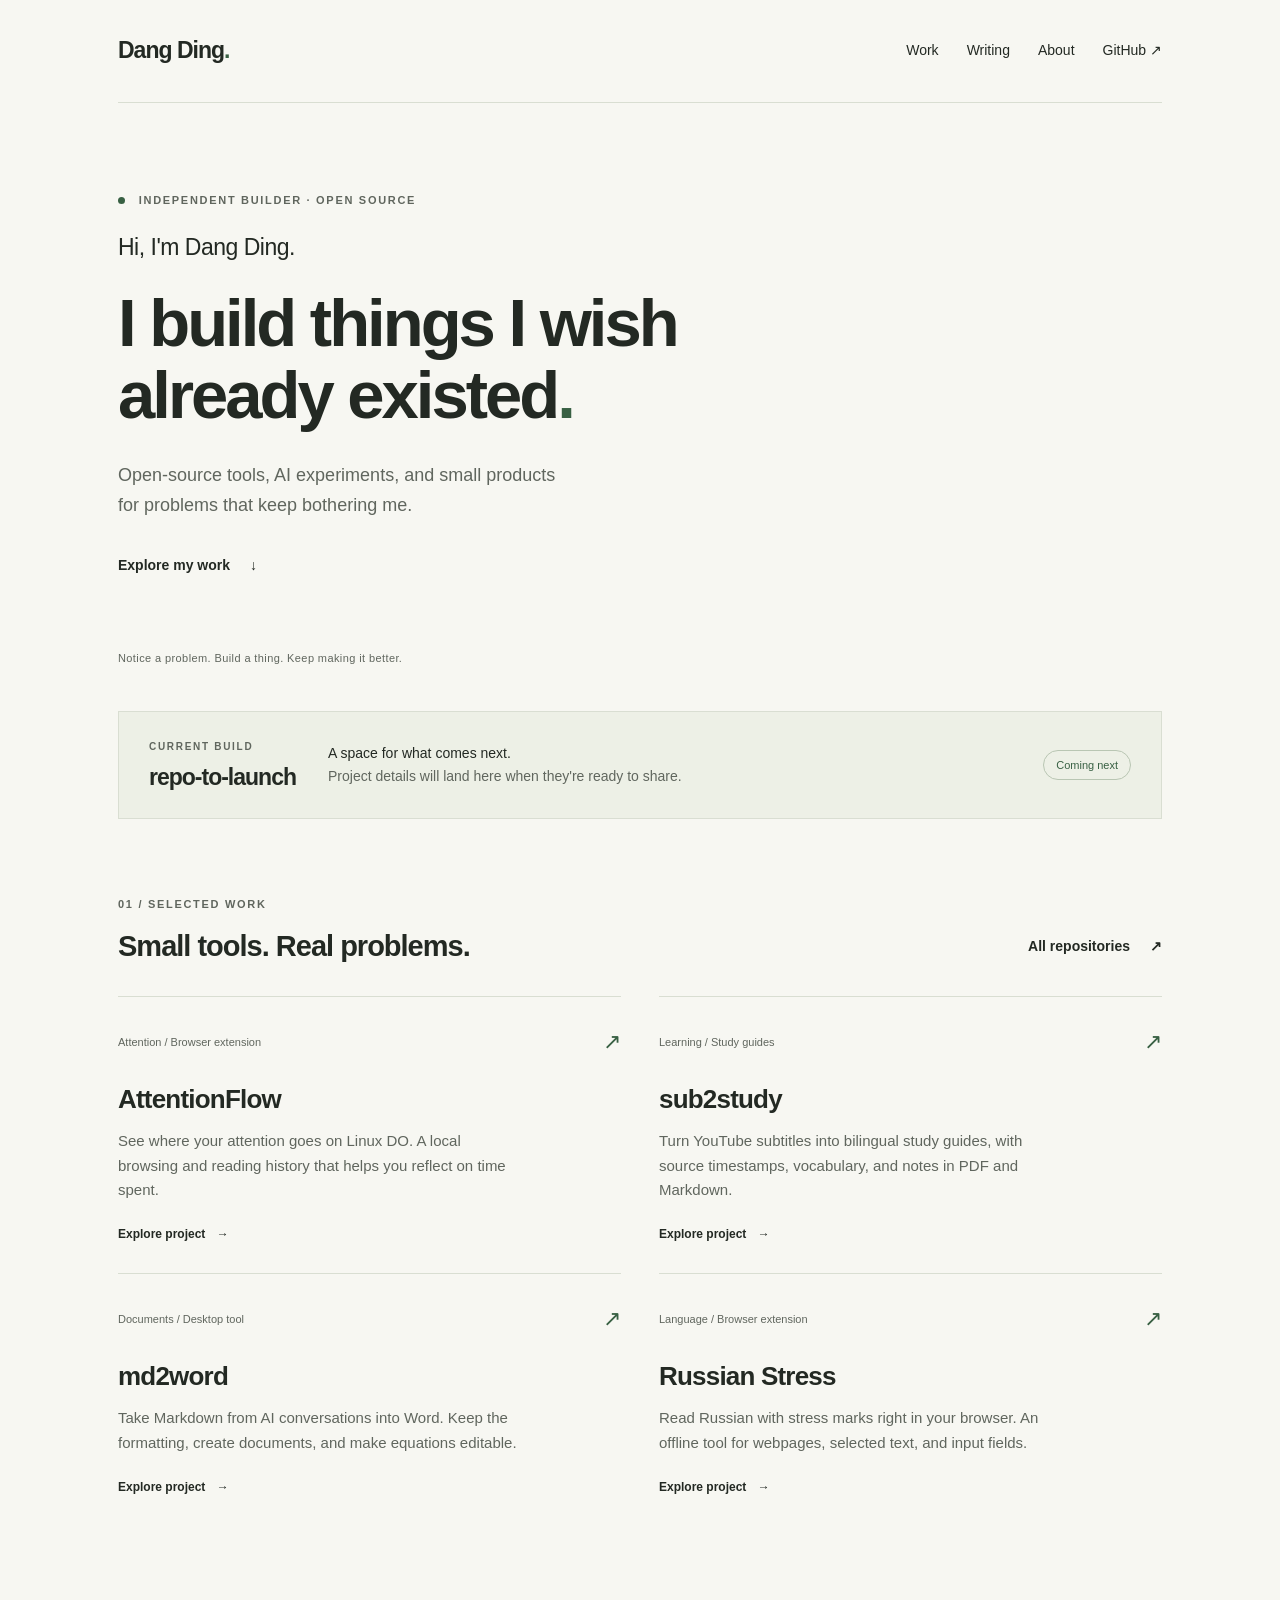
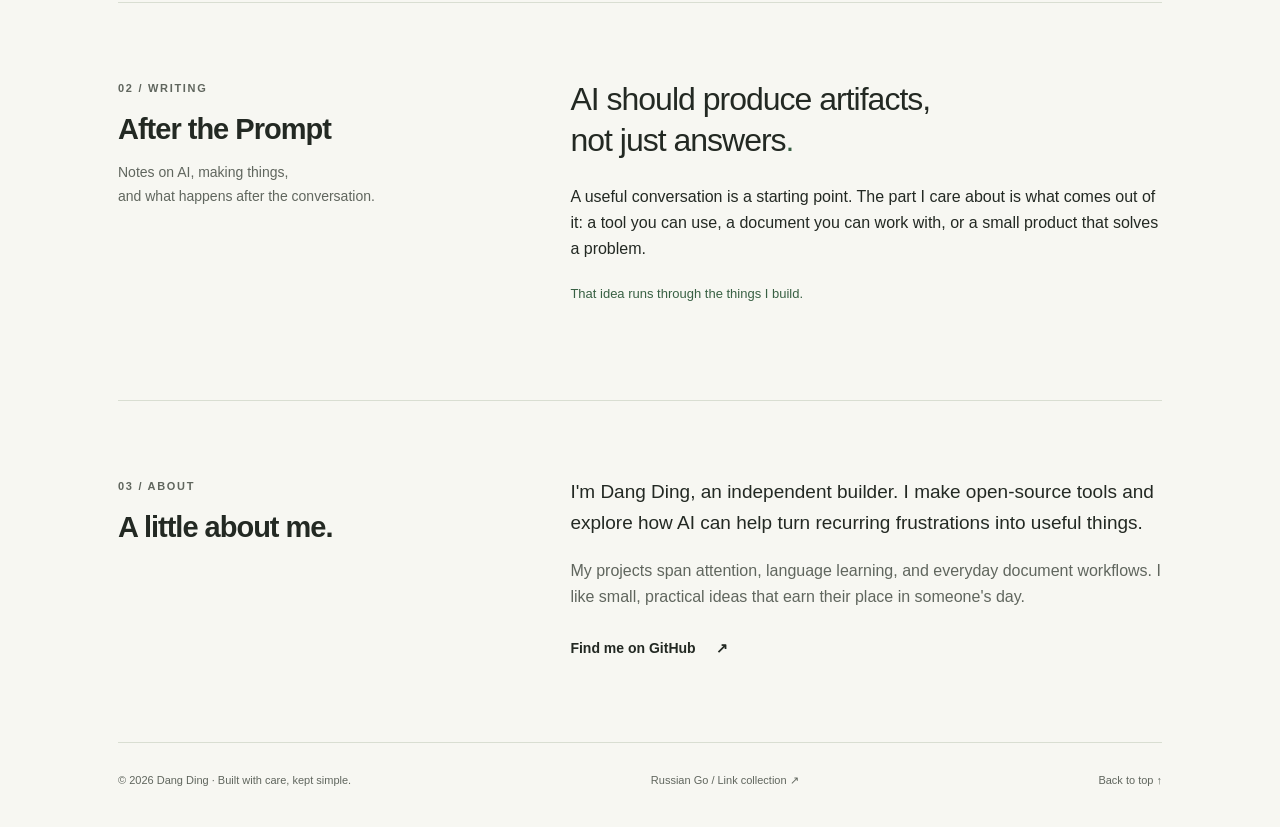
==== index.html @ 99b68e37 "Build Dang Ding personal homepage and preserve Russian Go archive" ====
<!doctype html>
<html lang="en">
<head>
  <meta charset="utf-8">
  <meta name="viewport" content="width=device-width, initial-scale=1">
  <meta name="description" content="Dang Ding — independent builder of open-source tools, AI experiments, and small products. I build things I wish already existed.">
  <meta name="theme-color" content="#f7f7f2">
  <title>Dang Ding — I build things I wish already existed.</title>
  <link rel="canonical" href="https://itsdangding.github.io/">
  <meta property="og:type" content="website">
  <meta property="og:title" content="Dang Ding — Independent builder">
  <meta property="og:description" content="I build things I wish already existed. Open-source tools, AI experiments, and small products.">
  <meta property="og:url" content="https://itsdangding.github.io/">
  <meta name="twitter:card" content="summary">
  <link rel="icon" href="/assets/mark.svg" type="image/svg+xml">
  <link rel="stylesheet" href="/assets/home.css">
</head>
<body>
  <a class="skip-link" href="#main">Skip to content</a>
  <div class="shell">
    <header class="header">
      <a class="brand" href="/" aria-label="Dang Ding home">Dang Ding<span aria-hidden="true">.</span></a>
      <nav aria-label="Main navigation">
        <a href="#work">Work</a><a href="#writing">Writing</a><a href="#about">About</a>
        <a href="https://github.com/itsdangding">GitHub <span aria-hidden="true">↗</span></a>
      </nav>
    </header>
    <main id="main">
      <section class="hero" aria-labelledby="intro">
        <p class="eyebrow"><span class="dot" aria-hidden="true"></span> Independent builder · Open source</p>
        <h1 id="intro">Hi, I'm Dang Ding.</h1>
        <p class="hero-statement">I build things I wish<br class="desktop-break"> already existed<span class="accent">.</span></p>
        <p class="hero-description">Open-source tools, AI experiments, and small products<br class="desktop-break"> for problems that keep bothering me.</p>
        <a class="text-link" href="#work">Explore my work <span aria-hidden="true">↓</span></a>
        <div class="hero-note" aria-hidden="true">Notice a problem. Build a thing. Keep making it better.</div>
      </section>
      <section class="current" aria-labelledby="current-title">
        <div><p class="eyebrow">Current build</p><h2 id="current-title">repo-to-launch</h2></div>
        <div class="current-detail"><p>A space for what comes next.</p><p class="muted">Project details will land here when they're ready to share.</p></div>
        <span class="status">Coming next</span>
      </section>
      <section class="work section" id="work" aria-labelledby="work-title">
        <div class="section-heading"><div><p class="eyebrow">01 / Selected work</p><h2 id="work-title">Small tools. Real problems.</h2></div><a class="text-link" href="https://github.com/itsdangding?tab=repositories">All repositories <span aria-hidden="true">↗</span></a></div>
        <div class="projects">
          <a class="project" href="https://github.com/itsdangding/attentionflow">
            <div class="project-top"><span class="project-kind">Attention / Browser extension</span><span class="arrow" aria-hidden="true">↗</span></div>
            <h3>AttentionFlow</h3><p>See where your attention goes on Linux DO. A local browsing and reading history that helps you reflect on time spent.</p><span class="project-action">Explore project <span aria-hidden="true">→</span></span>
          </a>
          <a class="project" href="https://github.com/itsdangding/sub2study">
            <div class="project-top"><span class="project-kind">Learning / Study guides</span><span class="arrow" aria-hidden="true">↗</span></div>
            <h3>sub2study</h3><p>Turn YouTube subtitles into bilingual study guides, with source timestamps, vocabulary, and notes in PDF and Markdown.</p><span class="project-action">Explore project <span aria-hidden="true">→</span></span>
          </a>
          <a class="project" href="https://github.com/itsdangding/md2word">
            <div class="project-top"><span class="project-kind">Documents / Desktop tool</span><span class="arrow" aria-hidden="true">↗</span></div>
            <h3>md2word</h3><p>Take Markdown from AI conversations into Word. Keep the formatting, create documents, and make equations editable.</p><span class="project-action">Explore project <span aria-hidden="true">→</span></span>
          </a>
          <a class="project" href="https://github.com/itsdangding/russian-stress-extension">
            <div class="project-top"><span class="project-kind">Language / Browser extension</span><span class="arrow" aria-hidden="true">↗</span></div>
            <h3>Russian Stress</h3><p>Read Russian with stress marks right in your browser. An offline tool for webpages, selected text, and input fields.</p><span class="project-action">Explore project <span aria-hidden="true">→</span></span>
          </a>
        </div>
      </section>
      <section class="writing section" id="writing" aria-labelledby="writing-title">
        <div><p class="eyebrow">02 / Writing</p><h2 id="writing-title">After the Prompt</h2><p class="muted">Notes on AI, making things,<br>and what happens after the conversation.</p></div>
        <div class="writing-body"><p class="belief">AI should produce artifacts,<br>not just answers<span class="accent">.</span></p><p>A useful conversation is a starting point. The part I care about is what comes out of it: a tool you can use, a document you can work with, or a small product that solves a problem.</p><p class="writing-note">That idea runs through the things I build.</p></div>
      </section>
      <section class="about section" id="about" aria-labelledby="about-title">
        <div><p class="eyebrow">03 / About</p><h2 id="about-title">A little about me.</h2></div>
        <div class="about-body"><p>I'm Dang Ding, an independent builder. I make open-source tools and explore how AI can help turn recurring frustrations into useful things.</p><p class="muted">My projects span attention, language learning, and everyday document workflows. I like small, practical ideas that earn their place in someone's day.</p><a class="text-link" href="https://github.com/itsdangding">Find me on GitHub <span aria-hidden="true">↗</span></a></div>
      </section>
    </main>
    <footer><p>© 2026 Dang Ding <span class="footer-note">· Built with care, kept simple.</span></p><a href="/russian-go/">Russian Go / Link collection <span aria-hidden="true">↗</span></a><a href="#intro">Back to top ↑</a></footer>
  </div>
</body>
</html>
---- assets/home.css ----
:root{color-scheme:light;--paper:#f7f7f2;--ink:#232923;--muted:#60665e;--line:#d9ded2;--green:#386043;--soft:#edf0e6}
*{box-sizing:border-box}html{scroll-behavior:smooth;scroll-padding-top:32px}body{margin:0;background:var(--paper);color:var(--ink);font-family:-apple-system,BlinkMacSystemFont,"Segoe UI",sans-serif;-webkit-font-smoothing:antialiased;font-size:16px;line-height:1.65}a{color:inherit;text-decoration:none}a:focus-visible{outline:2px solid var(--green);outline-offset:6px}a:hover{color:var(--green)}.shell{max-width:1140px;margin:auto;padding:0 48px}.skip-link{position:absolute;top:-80px;left:20px;background:var(--ink);color:white;padding:12px;z-index:10}.skip-link:focus{top:12px}.header{display:flex;align-items:center;justify-content:space-between;padding:32px 0;border-bottom:1px solid var(--line);gap:24px}.brand{font-size:23px;font-weight:650;letter-spacing:-1px}.brand span,.accent{color:var(--green)}nav{display:flex;gap:28px;font-size:14px}nav a{padding:6px 0}.hero{padding:88px 0 34px}.eyebrow{font-size:11px;letter-spacing:1.7px;text-transform:uppercase;font-weight:600;color:var(--muted);margin:0 0 20px}.dot{display:inline-block;height:7px;width:7px;border-radius:50%;background:var(--green);margin-right:9px}h1{font-size:23px;letter-spacing:-.5px;font-weight:500;margin:0 0 20px}.hero-statement{font-size:clamp(42px,5.5vw,67px);line-height:1.08;letter-spacing:-3px;font-weight:600;margin:0 0 28px;max-width:950px}.hero-description{font-size:18px;color:var(--muted);line-height:1.7;margin:0 0 27px}.text-link{font-size:14px;font-weight:600;display:inline-flex;align-items:center;gap:20px;padding:6px 0}.hero-note{margin-top:66px;font-size:11px;letter-spacing:.4px;color:var(--muted)}.current{display:flex;align-items:center;gap:32px;background:var(--soft);padding:27px 30px;border:1px solid var(--line);margin-top:10px}.current .eyebrow{margin-bottom:7px;font-size:10px}h2{font-size:29px;line-height:1.25;letter-spacing:-1px;font-weight:550;margin:0}.current h2{font-size:23px}.current-detail{flex:1}.current-detail p{margin:0;font-size:14px}.muted{color:var(--muted)}.status{font-size:11px;color:var(--green);white-space:nowrap;border:1px solid #b9c6b3;border-radius:20px;padding:5px 12px}.section{padding:76px 0;border-bottom:1px solid var(--line)}.section-heading{display:flex;justify-content:space-between;align-items:flex-end;gap:24px;margin-bottom:32px}.section .eyebrow{margin-bottom:14px}.projects{display:grid;grid-template-columns:1fr 1fr;gap:0 38px}.project{padding:27px 0 28px;border-top:1px solid var(--line);display:flex;flex-direction:column;transition:color .2s}.project-top{display:flex;justify-content:space-between;gap:12px;align-items:center}.project-kind{font-size:11px;color:var(--muted)}.arrow{font-size:22px;color:var(--green)}h3{font-size:26px;letter-spacing:-.8px;font-weight:550;margin:18px 0 8px}.project p{font-size:15px;color:var(--muted);margin:0 0 22px;max-width:400px}.project-action{font-size:12px;font-weight:600;margin-top:auto}.project-action span{margin-left:8px}.project:hover .project-action{text-decoration:underline;text-underline-offset:5px}.writing,.about{display:grid;grid-template-columns:1fr 1.5fr;gap:58px}.writing>div>.muted{font-size:14px;line-height:1.7}.belief{font-size:32px;font-weight:500;letter-spacing:-1px;line-height:1.3;margin:0 0 22px}.writing-body>p:not(.belief),.about-body p{font-size:16px;margin:0 0 20px}.writing-body .writing-note{color:var(--green);font-size:13px!important}.about{border-bottom:0}.about-body p:first-child{font-size:19px;line-height:1.6}footer{display:flex;justify-content:space-between;align-items:center;flex-wrap:wrap;gap:20px;padding:28px 0 38px;border-top:1px solid var(--line);font-size:11px;color:var(--muted)}footer p{margin:0}.footer-note{display:inline}::selection{background:#dae6cf}
@media(max-width:760px){.shell{padding:0 25px}.header{padding:24px 0;align-items:flex-start;gap:16px}nav{gap:16px;font-size:12px;flex-wrap:wrap;justify-content:flex-end;max-width:240px}.brand{white-space:nowrap;font-size:21px}.hero{padding-top:62px}.hero-statement{font-size:49px;letter-spacing:-2px}.desktop-break{display:none}.hero-description{font-size:16px}.hero-note{margin-top:44px;font-size:10px}.current{flex-wrap:wrap;padding:23px;gap:16px}.current-detail{flex-basis:100%;order:3}.status{margin-left:auto}.section{padding:54px 0}.section-heading{align-items:flex-start;flex-direction:column;gap:12px}.projects{grid-template-columns:1fr;gap:0}.project p{max-width:100%}.writing,.about{grid-template-columns:1fr;gap:25px}.belief{font-size:30px}.writing>div>.muted br{display:none}footer{align-items:flex-start;flex-direction:column;gap:14px}.footer-note{display:none}}
@media(max-width:380px){.shell{padding:0 20px}nav{gap:10px}.hero-statement{font-size:41px}h2{font-size:26px}.brand{font-size:19px}}
@media(prefers-reduced-motion:reduce){html{scroll-behavior:auto}.project{transition:none}}
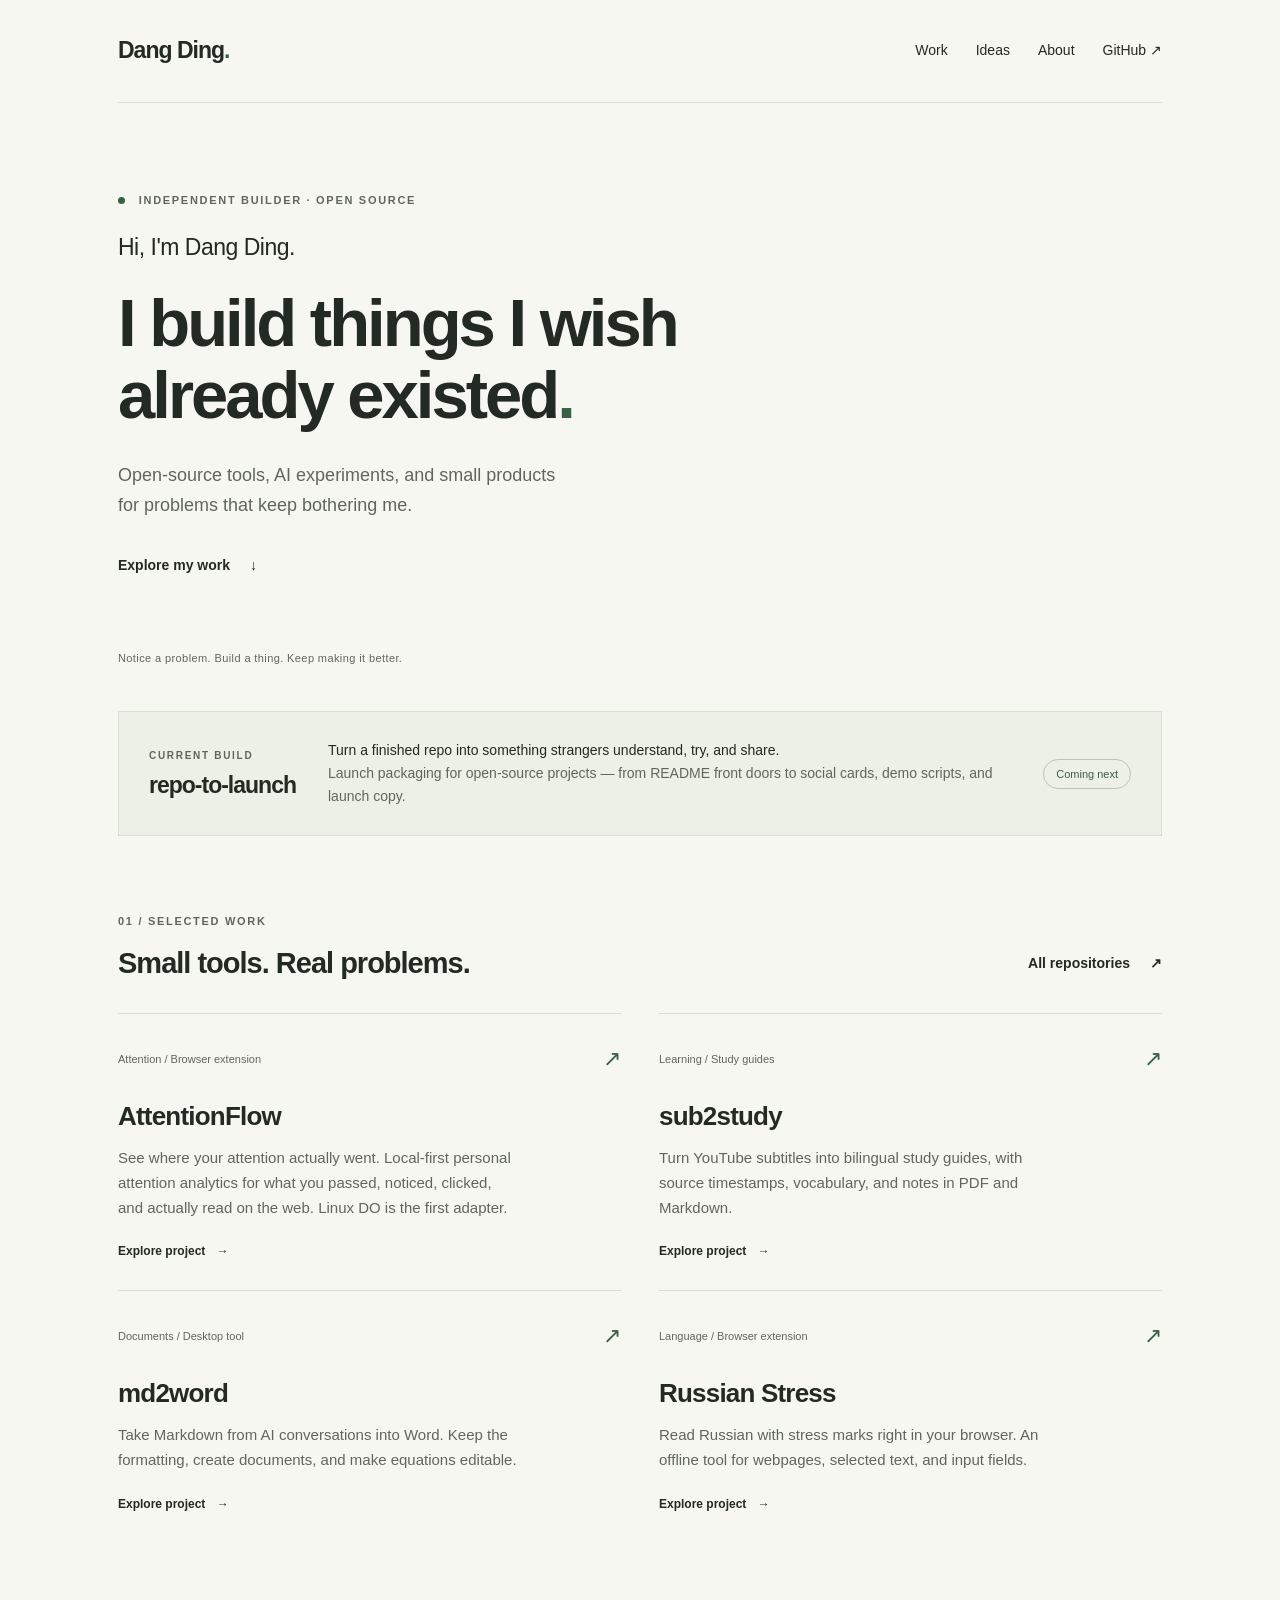
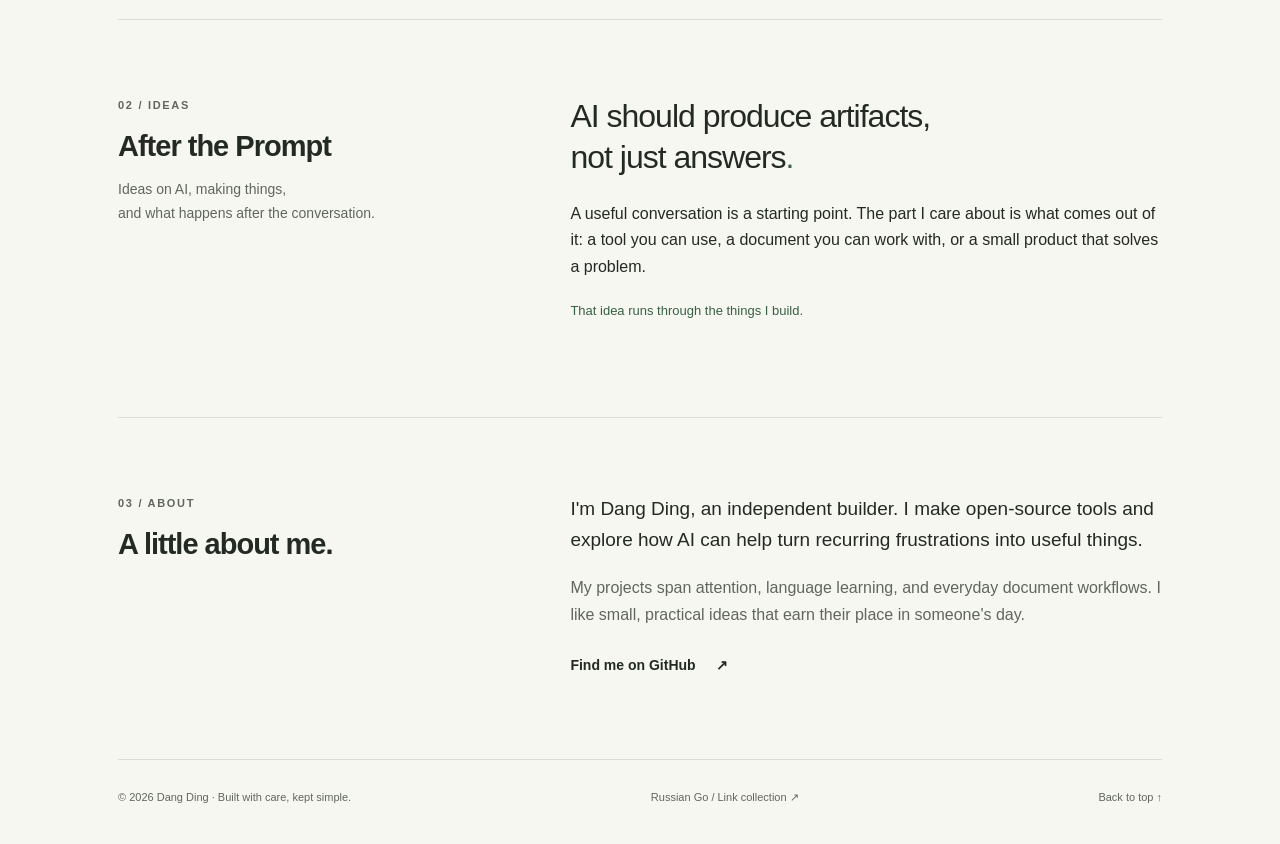
==== commit 0ebeee05: "Refine homepage positioning and project copy" ====
--- a/index.html
+++ b/index.html
@@ -21,7 +21,7 @@
     <header class="header">
       <a class="brand" href="/" aria-label="Dang Ding home">Dang Ding<span aria-hidden="true">.</span></a>
       <nav aria-label="Main navigation">
-        <a href="#work">Work</a><a href="#writing">Writing</a><a href="#about">About</a>
+        <a href="#work">Work</a><a href="#ideas">Ideas</a><a href="#about">About</a>
         <a href="https://github.com/itsdangding">GitHub <span aria-hidden="true">↗</span></a>
       </nav>
     </header>
@@ -36,7 +36,7 @@
       </section>
       <section class="current" aria-labelledby="current-title">
         <div><p class="eyebrow">Current build</p><h2 id="current-title">repo-to-launch</h2></div>
-        <div class="current-detail"><p>A space for what comes next.</p><p class="muted">Project details will land here when they're ready to share.</p></div>
+        <div class="current-detail"><p>Turn a finished repo into something strangers understand, try, and share.</p><p class="muted">Launch packaging for open-source projects — from README front doors to social cards, demo scripts, and launch copy.</p></div>
         <span class="status">Coming next</span>
       </section>
       <section class="work section" id="work" aria-labelledby="work-title">
@@ -44,7 +44,7 @@
         <div class="projects">
           <a class="project" href="https://github.com/itsdangding/attentionflow">
             <div class="project-top"><span class="project-kind">Attention / Browser extension</span><span class="arrow" aria-hidden="true">↗</span></div>
-            <h3>AttentionFlow</h3><p>See where your attention goes on Linux DO. A local browsing and reading history that helps you reflect on time spent.</p><span class="project-action">Explore project <span aria-hidden="true">→</span></span>
+            <h3>AttentionFlow</h3><p>See where your attention actually went. Local-first personal attention analytics for what you passed, noticed, clicked, and actually read on the web. Linux DO is the first adapter.</p><span class="project-action">Explore project <span aria-hidden="true">→</span></span>
           </a>
           <a class="project" href="https://github.com/itsdangding/sub2study">
             <div class="project-top"><span class="project-kind">Learning / Study guides</span><span class="arrow" aria-hidden="true">↗</span></div>
@@ -60,8 +60,8 @@
           </a>
         </div>
       </section>
-      <section class="writing section" id="writing" aria-labelledby="writing-title">
-        <div><p class="eyebrow">02 / Writing</p><h2 id="writing-title">After the Prompt</h2><p class="muted">Notes on AI, making things,<br>and what happens after the conversation.</p></div>
+      <section class="writing section" id="ideas" aria-labelledby="ideas-title">
+        <div><p class="eyebrow">02 / Ideas</p><h2 id="ideas-title">After the Prompt</h2><p class="muted">Ideas on AI, making things,<br>and what happens after the conversation.</p></div>
         <div class="writing-body"><p class="belief">AI should produce artifacts,<br>not just answers<span class="accent">.</span></p><p>A useful conversation is a starting point. The part I care about is what comes out of it: a tool you can use, a document you can work with, or a small product that solves a problem.</p><p class="writing-note">That idea runs through the things I build.</p></div>
       </section>
       <section class="about section" id="about" aria-labelledby="about-title">
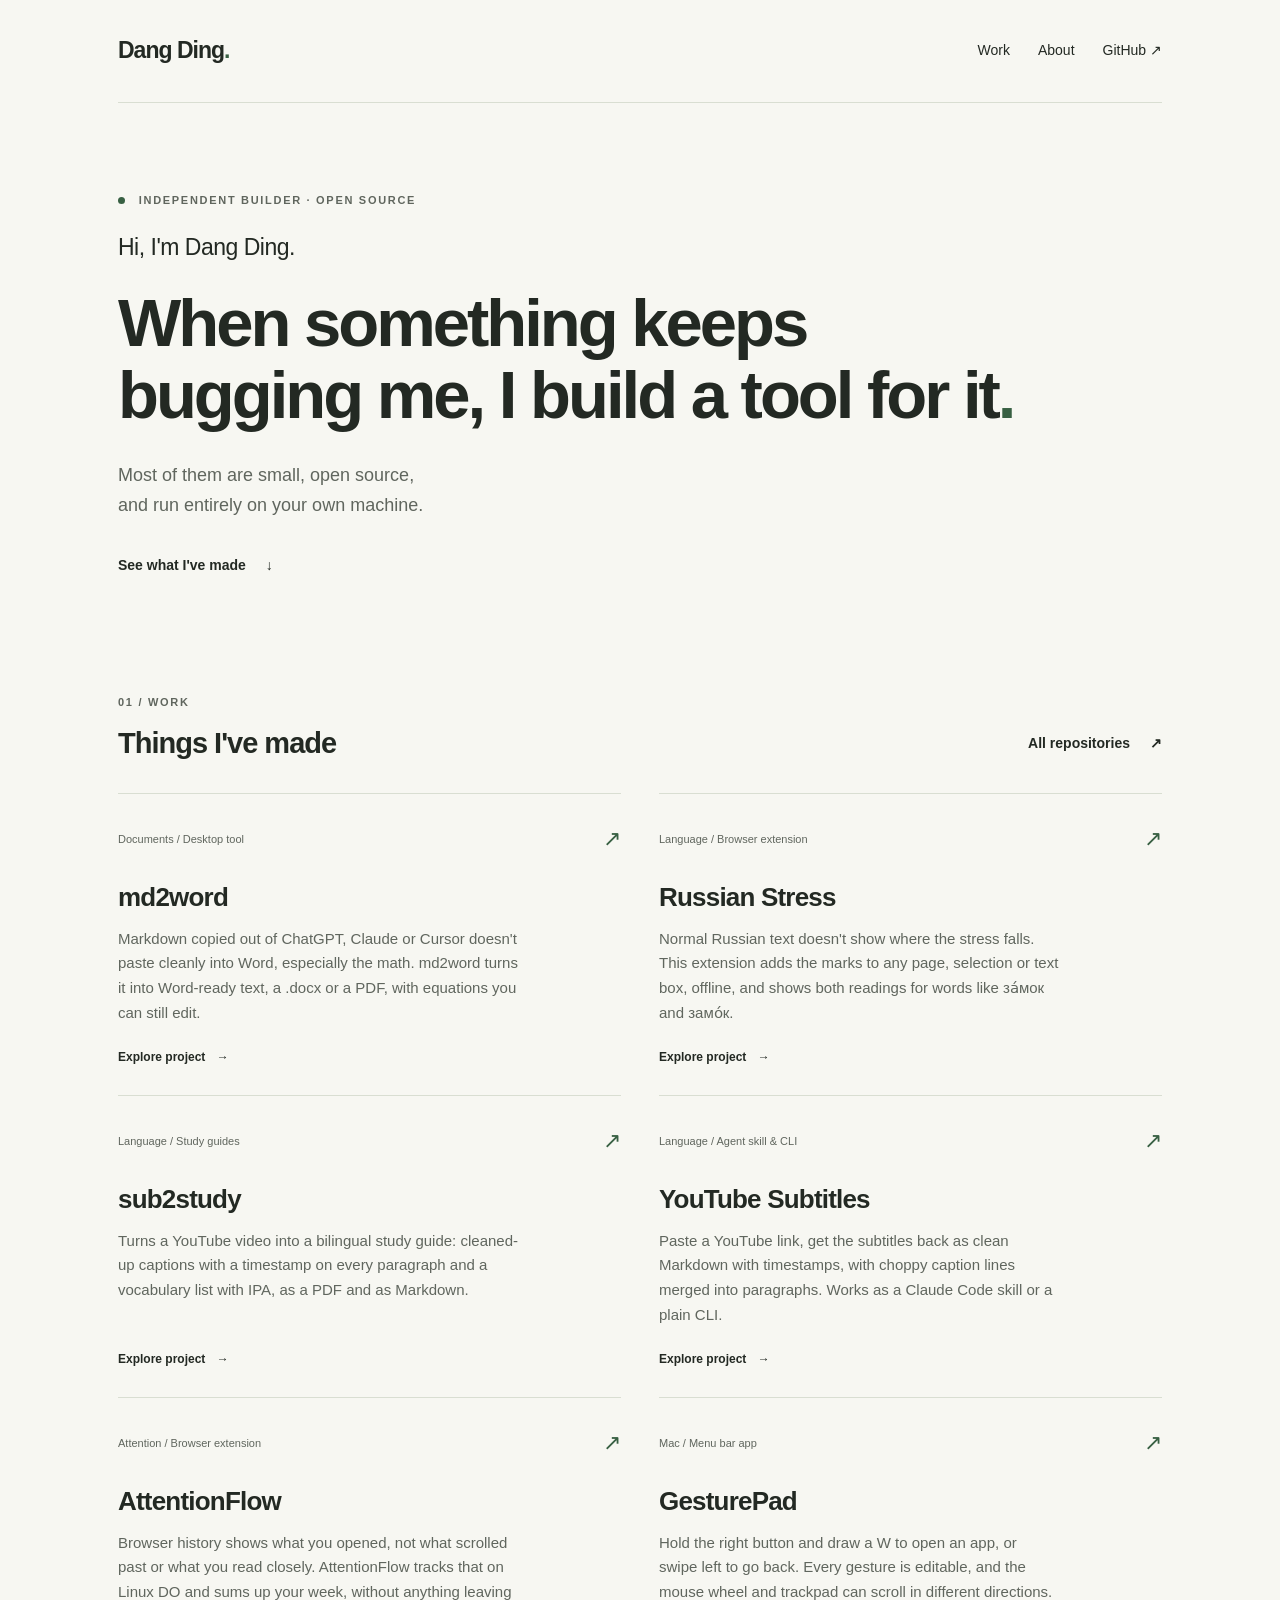
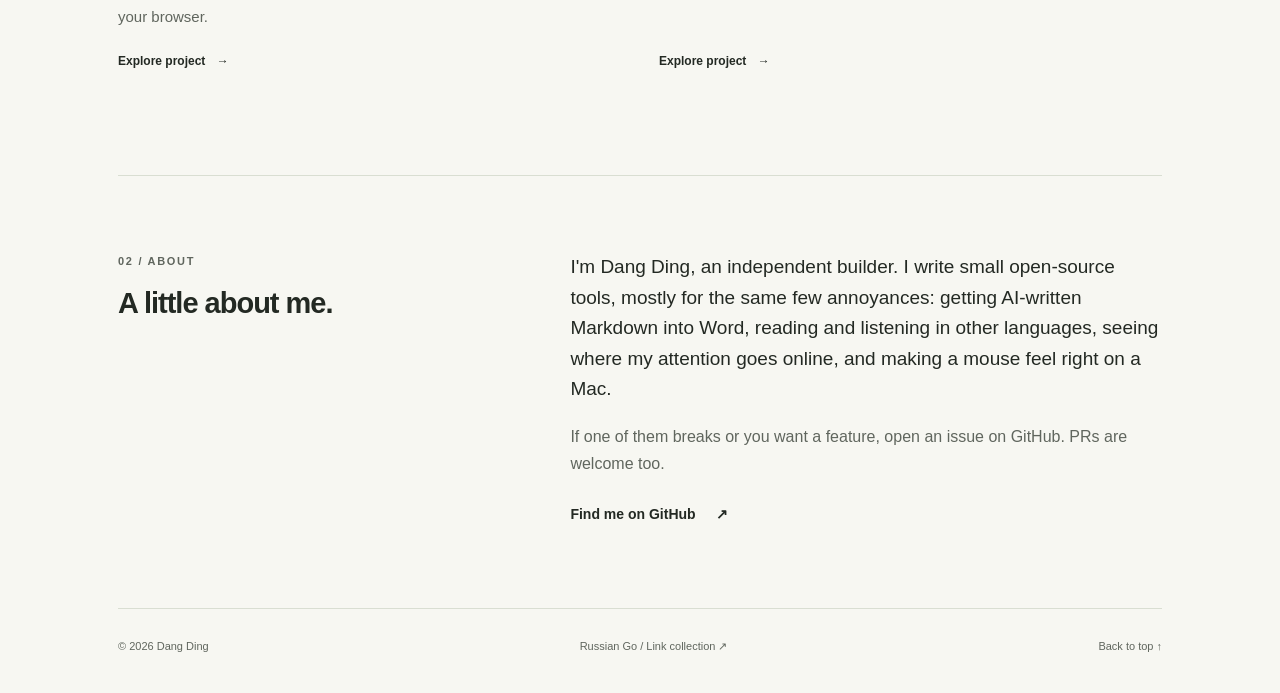
==== commit f20ec98b: "Rewrite homepage copy: concrete project notes, fewer slogans - Hero: describe the habit plainly inst" ====
--- a/index.html
+++ b/index.html
@@ -3,13 +3,13 @@
 <head>
   <meta charset="utf-8">
   <meta name="viewport" content="width=device-width, initial-scale=1">
-  <meta name="description" content="Dang Ding — independent builder of open-source tools, AI experiments, and small products. I build things I wish already existed.">
+  <meta name="description" content="Dang Ding makes small open-source tools: md2word, Russian Stress, sub2study, AttentionFlow and GesturePad. Most of them run entirely on your own machine.">
   <meta name="theme-color" content="#f7f7f2">
-  <title>Dang Ding — I build things I wish already existed.</title>
+  <title>Dang Ding · small open-source tools</title>
   <link rel="canonical" href="https://itsdangding.github.io/">
   <meta property="og:type" content="website">
-  <meta property="og:title" content="Dang Ding — Independent builder">
-  <meta property="og:description" content="I build things I wish already existed. Open-source tools, AI experiments, and small products.">
+  <meta property="og:title" content="Dang Ding">
+  <meta property="og:description" content="Small open-source tools for things that keep bugging me: AI Markdown in Word, reading Russian, YouTube study notes, attention on Linux DO, gestures on the Mac.">
   <meta property="og:url" content="https://itsdangding.github.io/">
   <meta name="twitter:card" content="summary">
   <link rel="icon" href="/assets/mark.svg" type="image/svg+xml">
@@ -21,7 +21,7 @@
     <header class="header">
       <a class="brand" href="/" aria-label="Dang Ding home">Dang Ding<span aria-hidden="true">.</span></a>
       <nav aria-label="Main navigation">
-        <a href="#work">Work</a><a href="#ideas">Ideas</a><a href="#about">About</a>
+        <a href="#work">Work</a><a href="#about">About</a>
         <a href="https://github.com/itsdangding">GitHub <span aria-hidden="true">↗</span></a>
       </nav>
     </header>
@@ -29,47 +29,45 @@
       <section class="hero" aria-labelledby="intro">
         <p class="eyebrow"><span class="dot" aria-hidden="true"></span> Independent builder · Open source</p>
         <h1 id="intro">Hi, I'm Dang Ding.</h1>
-        <p class="hero-statement">I build things I wish<br class="desktop-break"> already existed<span class="accent">.</span></p>
-        <p class="hero-description">Open-source tools, AI experiments, and small products<br class="desktop-break"> for problems that keep bothering me.</p>
-        <a class="text-link" href="#work">Explore my work <span aria-hidden="true">↓</span></a>
-        <div class="hero-note" aria-hidden="true">Notice a problem. Build a thing. Keep making it better.</div>
-      </section>
-      <section class="current" aria-labelledby="current-title">
-        <div><p class="eyebrow">Current build</p><h2 id="current-title">repo-to-launch</h2></div>
-        <div class="current-detail"><p>Turn a finished repo into something strangers understand, try, and share.</p><p class="muted">Launch packaging for open-source projects — from README front doors to social cards, demo scripts, and launch copy.</p></div>
-        <span class="status">Coming next</span>
+        <p class="hero-statement">When something keeps<br class="desktop-break"> bugging me, I build a tool for it<span class="accent">.</span></p>
+        <p class="hero-description">Most of them are small, open source,<br class="desktop-break"> and run entirely on your own machine.</p>
+        <a class="text-link" href="#work">See what I've made <span aria-hidden="true">↓</span></a>
       </section>
       <section class="work section" id="work" aria-labelledby="work-title">
-        <div class="section-heading"><div><p class="eyebrow">01 / Selected work</p><h2 id="work-title">Small tools. Real problems.</h2></div><a class="text-link" href="https://github.com/itsdangding?tab=repositories">All repositories <span aria-hidden="true">↗</span></a></div>
+        <div class="section-heading"><div><p class="eyebrow">01 / Work</p><h2 id="work-title">Things I've made</h2></div><a class="text-link" href="https://github.com/itsdangding?tab=repositories">All repositories <span aria-hidden="true">↗</span></a></div>
         <div class="projects">
-          <a class="project" href="https://github.com/itsdangding/attentionflow">
-            <div class="project-top"><span class="project-kind">Attention / Browser extension</span><span class="arrow" aria-hidden="true">↗</span></div>
-            <h3>AttentionFlow</h3><p>See where your attention actually went. Local-first personal attention analytics for what you passed, noticed, clicked, and actually read on the web. Linux DO is the first adapter.</p><span class="project-action">Explore project <span aria-hidden="true">→</span></span>
-          </a>
-          <a class="project" href="https://github.com/itsdangding/sub2study">
-            <div class="project-top"><span class="project-kind">Learning / Study guides</span><span class="arrow" aria-hidden="true">↗</span></div>
-            <h3>sub2study</h3><p>Turn YouTube subtitles into bilingual study guides, with source timestamps, vocabulary, and notes in PDF and Markdown.</p><span class="project-action">Explore project <span aria-hidden="true">→</span></span>
-          </a>
           <a class="project" href="https://github.com/itsdangding/md2word">
             <div class="project-top"><span class="project-kind">Documents / Desktop tool</span><span class="arrow" aria-hidden="true">↗</span></div>
-            <h3>md2word</h3><p>Take Markdown from AI conversations into Word. Keep the formatting, create documents, and make equations editable.</p><span class="project-action">Explore project <span aria-hidden="true">→</span></span>
+            <h3>md2word</h3><p>Markdown copied out of ChatGPT, Claude or Cursor doesn't paste cleanly into Word, especially the math. md2word turns it into Word-ready text, a .docx or a PDF, with equations you can still edit.</p><span class="project-action">Explore project <span aria-hidden="true">→</span></span>
           </a>
           <a class="project" href="https://github.com/itsdangding/russian-stress-extension">
             <div class="project-top"><span class="project-kind">Language / Browser extension</span><span class="arrow" aria-hidden="true">↗</span></div>
-            <h3>Russian Stress</h3><p>Read Russian with stress marks right in your browser. An offline tool for webpages, selected text, and input fields.</p><span class="project-action">Explore project <span aria-hidden="true">→</span></span>
+            <h3>Russian Stress</h3><p>Normal Russian text doesn't show where the stress falls. This extension adds the marks to any page, selection or text box, offline, and shows both readings for words like за́мок and замо́к.</p><span class="project-action">Explore project <span aria-hidden="true">→</span></span>
+          </a>
+          <a class="project" href="https://github.com/itsdangding/sub2study">
+            <div class="project-top"><span class="project-kind">Language / Study guides</span><span class="arrow" aria-hidden="true">↗</span></div>
+            <h3>sub2study</h3><p>Turns a YouTube video into a bilingual study guide: cleaned-up captions with a timestamp on every paragraph and a vocabulary list with IPA, as a PDF and as Markdown.</p><span class="project-action">Explore project <span aria-hidden="true">→</span></span>
+          </a>
+          <a class="project" href="https://github.com/itsdangding/youtube-subtitle-downloader">
+            <div class="project-top"><span class="project-kind">Language / Agent skill &amp; CLI</span><span class="arrow" aria-hidden="true">↗</span></div>
+            <h3>YouTube Subtitles</h3><p>Paste a YouTube link, get the subtitles back as clean Markdown with timestamps, with choppy caption lines merged into paragraphs. Works as a Claude Code skill or a plain CLI.</p><span class="project-action">Explore project <span aria-hidden="true">→</span></span>
+          </a>
+          <a class="project" href="https://github.com/itsdangding/attentionflow">
+            <div class="project-top"><span class="project-kind">Attention / Browser extension</span><span class="arrow" aria-hidden="true">↗</span></div>
+            <h3>AttentionFlow</h3><p>Browser history shows what you opened, not what scrolled past or what you read closely. AttentionFlow tracks that on Linux DO and sums up your week, without anything leaving your browser.</p><span class="project-action">Explore project <span aria-hidden="true">→</span></span>
+          </a>
+          <a class="project" href="https://github.com/itsdangding/GesturePad">
+            <div class="project-top"><span class="project-kind">Mac / Menu bar app</span><span class="arrow" aria-hidden="true">↗</span></div>
+            <h3>GesturePad</h3><p>Hold the right button and draw a W to open an app, or swipe left to go back. Every gesture is editable, and the mouse wheel and trackpad can scroll in different directions.</p><span class="project-action">Explore project <span aria-hidden="true">→</span></span>
           </a>
         </div>
       </section>
-      <section class="writing section" id="ideas" aria-labelledby="ideas-title">
-        <div><p class="eyebrow">02 / Ideas</p><h2 id="ideas-title">After the Prompt</h2><p class="muted">Ideas on AI, making things,<br>and what happens after the conversation.</p></div>
-        <div class="writing-body"><p class="belief">AI should produce artifacts,<br>not just answers<span class="accent">.</span></p><p>A useful conversation is a starting point. The part I care about is what comes out of it: a tool you can use, a document you can work with, or a small product that solves a problem.</p><p class="writing-note">That idea runs through the things I build.</p></div>
-      </section>
       <section class="about section" id="about" aria-labelledby="about-title">
-        <div><p class="eyebrow">03 / About</p><h2 id="about-title">A little about me.</h2></div>
-        <div class="about-body"><p>I'm Dang Ding, an independent builder. I make open-source tools and explore how AI can help turn recurring frustrations into useful things.</p><p class="muted">My projects span attention, language learning, and everyday document workflows. I like small, practical ideas that earn their place in someone's day.</p><a class="text-link" href="https://github.com/itsdangding">Find me on GitHub <span aria-hidden="true">↗</span></a></div>
+        <div><p class="eyebrow">02 / About</p><h2 id="about-title">A little about me.</h2></div>
+        <div class="about-body"><p>I'm Dang Ding, an independent builder. I write small open-source tools, mostly for the same few annoyances: getting AI-written Markdown into Word, reading and listening in other languages, seeing where my attention goes online, and making a mouse feel right on a Mac.</p><p class="muted">If one of them breaks or you want a feature, open an issue on GitHub. PRs are welcome too.</p><a class="text-link" href="https://github.com/itsdangding">Find me on GitHub <span aria-hidden="true">↗</span></a></div>
       </section>
     </main>
-    <footer><p>© 2026 Dang Ding <span class="footer-note">· Built with care, kept simple.</span></p><a href="/russian-go/">Russian Go / Link collection <span aria-hidden="true">↗</span></a><a href="#intro">Back to top ↑</a></footer>
+    <footer><p>© 2026 Dang Ding</p><a href="/russian-go/">Russian Go / Link collection <span aria-hidden="true">↗</span></a><a href="#intro">Back to top ↑</a></footer>
   </div>
 </body>
 </html>
